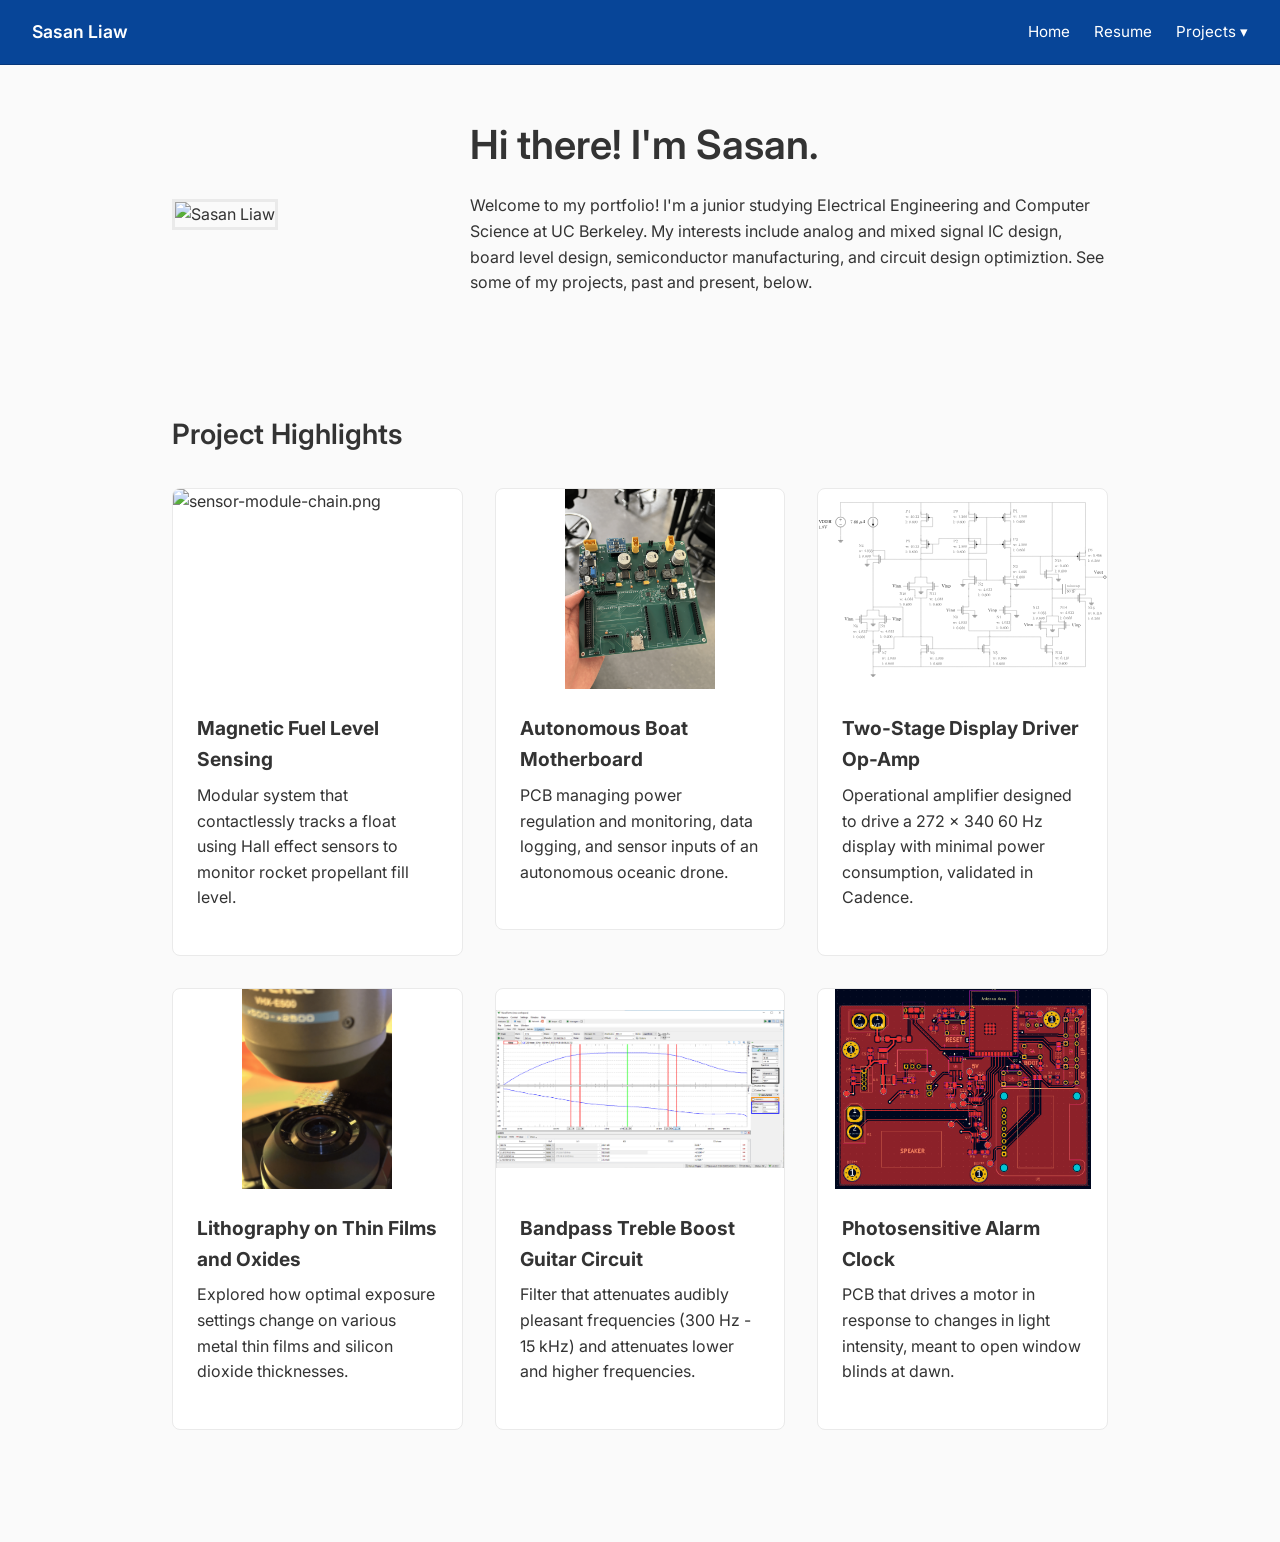
==== index.html @ f26359d6 "filenames were incorrect on last update. Updated" ====
<!DOCTYPE html>
<html lang="en">
<head>
  <meta charset="UTF-8">
  <meta name="viewport" content="width=device-width, initial-scale=1.0">
  <title>Sasan Liaw | Portfolio</title>
  <link rel="stylesheet" href="style.css">
</head>
<body>

  <nav class="navbar">
    <div class="nav-brand">
      <a href="index.html">Sasan Liaw</a>
    </div>
    <ul class="nav-links">
      <li><a href="index.html">Home</a></li>
      <li><a href="resume.html">Resume</a></li>
      <li>
        <a href="projects.html">Projects ▾</a>
        <ul class="dropdown-menu">
          <li><a href="projects.html#magnetic-sensing">Magnetic Fuel Level Sensing</a></li>
          <li><a href="projects.html#boat-motherboard">Autonomous Boat Motherboard</a></li>
          <li><a href="projects.html#op-amp">Two-Stage Display Driver Op-Amp</a></li>
          <li><a href="projects.html#lithography">Lithography on Thin Films</a></li>
          <li><a href="projects.html#guitar-circuit">Bandpass Treble Boost</a></li>
          <li><a href="projects.html#alarm-clock">Photosensitive Alarm Clock</a></li>
          <!-- <li><a href="projects.html#rocketry-onboarding">Rocketry Onboarding</a></li> -->
        </ul>
      </li>
    </ul>
  </nav>

  <main class="container">
    
    <section class="about-section">
      <div class="about-grid">
        <div class="about-image">
          <img src="https://via.placeholder.com/300" alt="Sasan Liaw" class="profile-pic">
        </div>
        <div class="about-text">
          <h1>Hi there! I'm Sasan.</h1>
          <p>Welcome to my portfolio! I'm a junior studying Electrical Engineering and Computer Science at UC Berkeley. My interests include analog and mixed signal IC design, board level design, semiconductor manufacturing, and circuit design optimiztion. See some of my projects, past and present, below.</p>
        </div>
      </div>
    </section>

    <section class="highlights-section">
      <h2>Project Highlights</h2>
      <div class="grid-3-col">
        
        <a href="projects.html#magnetic-sensing" class="card-link">
          <div class="card">
            <img src="assets/sensor-module-chain.png" alt="sensor-module-chain.png">
            <div class="card-content">
              <h3>Magnetic Fuel Level Sensing</h3>
              <p>Modular system that contactlessly tracks a float using Hall effect sensors to monitor rocket propellant fill level.</p>
            </div>
          </div>
        </a>

        <a href="projects.html#boat-motherboard" class="card-link">
          <div class="card">
            <img src="assets/drone-motherboard-assembled.png" alt="drone-motherboard-assembled.png">
            <div class="card-content">
              <h3>Autonomous Boat Motherboard</h3>
              <p>PCB managing power regulation and monitoring, data logging, and sensor inputs of an autonomous oceanic drone.</p>
            </div>
          </div>
        </a>

        <a href="projects.html#op-amp" class="card-link">
          <div class="card">
            <img src="assets/op-amp-circuit.svg" alt="op-amp-circuit.svg">
            <div class="card-content">
              <h3>Two-Stage Display Driver Op-Amp</h3>
              <p>Operational amplifier designed to drive a 272 x 340 60 Hz display with minimal power consumption, validated in Cadence.</p>
            </div>
          </div>
        </a>

        <a href="projects.html#lithography" class="card-link">
          <div class="card">
            <img src="assets/wafer-under-scope-3.png" alt="wafer-under-scope-3.png">
            <div class="card-content">
              <h3>Lithography on Thin Films and Oxides</h3>
              <p>Explored how optimal exposure settings change on various metal thin films and silicon dioxide thicknesses.</p>
            </div>
          </div>
        </a>

        <a href="projects.html#guitar-circuit" class="card-link">
          <div class="card">
            <img src="assets/treble-boost-wavefroms-freq-response.png" alt="treble-boost-wavefroms-freq-response.png">
            <div class="card-content">
              <h3>Bandpass Treble Boost Guitar Circuit</h3>
              <p>Filter that attenuates audibly pleasant frequencies (300 Hz - 15 kHz) and attenuates lower and higher frequencies.</p>
            </div>
          </div>
        </a>

        <a href="projects.html#alarm-clock" class="card-link">
          <div class="card">
            <img src="assets/alm-clk-layout-front.png" alt="alm-clk-layout-front.png">
            <div class="card-content">
              <h3>Photosensitive Alarm Clock</h3>
              <p>PCB that drives a motor in response to changes in light intensity, meant to open window blinds at dawn.</p>
            </div>
          </div>
        </a>

        <!-- 
        <a href="projects.html#rocketry-onboarding" class="card-link">
          <div class="card">
            <img src="https://via.placeholder.com/400x250" alt="Circuit Board">
            <div class="card-content">
              <h3>Rocketry Team Electrical Onboarding</h3>
              <p>Custom-made curriculum guiding new members through the schematic capture and layout design process.</p>
            </div>
          </div>
        </a>
        -->

      </div>
    </section>
  </main>

</body>
</html>
---- style.css ----
/* --- FONTS & BASE STYLES --- */
@import url('https://fonts.googleapis.com/css2?family=Inter:wght@300;400;600&display=swap');

* {
  margin: 0;
  padding: 0;
  box-sizing: border-box;
}

body {
  font-family: 'Inter', sans-serif;
  color: #333;
  line-height: 1.6;
  background-color: #fafafa;
}

/* Ensure spaces between paragraphs */
p {
  margin-bottom: 1.25rem;
}

/* --- NAVIGATION BAR --- */
.navbar {
  background-color: #074598;
  border-bottom: 1px solid #06367a;
  display: flex;
  justify-content: space-between;
  align-items: center;
  padding: 0.75rem 2rem;
  position: sticky;
  top: 0;
  z-index: 1000;
}

.nav-brand a {
  font-weight: 600;
  font-size: 1.1rem;
  text-decoration: none;
  color: #ffffff;
}

.nav-links {
  display: flex;
  list-style: none;
  gap: 1.5rem;
}

.nav-links li {
  position: relative; 
}

.nav-links > li > a {
  text-decoration: none;
  color: #ffffff;
  font-size: 0.95rem;
  transition: color 0.2s ease;
  padding: 0.5rem 0;
  display: block;
}

.nav-links > li > a:hover {
  color: #d1e3f8;
}

/* --- DROPDOWN MENU --- */
.dropdown-menu {
  display: none;
  position: absolute;
  top: 100%;
  right: 0; 
  background-color: #fff;
  border: 1px solid #eaeaea;
  border-radius: 4px;
  min-width: 200px;
  box-shadow: 0 4px 6px rgba(0,0,0,0.1);
  list-style: none;
}

.nav-links li:hover .dropdown-menu {
  display: block;
}

.dropdown-menu a {
  padding: 0.75rem 1rem;
  font-size: 0.9rem;
  color: #333;
  text-decoration: none;
  display: block;
  margin-bottom: 0; 
}

.dropdown-menu a:hover {
  background-color: #f5f5f5;
  color: #074598;
}

/* --- LAYOUT CONTAINERS & TYPOGRAPHY --- */
.container {
  max-width: 1000px;
  margin: 0 auto;
  padding: 3rem 2rem;
}

section {
  margin-bottom: 4rem;
}

/* Offsets anchor links so headers are not hidden under the navbar */
.project-section {
  scroll-margin-top: 100px; 
}

h1 {
  font-size: 2.5rem;
  font-weight: 600;
  margin-bottom: 1rem;
}

h2 {
  font-size: 1.75rem;
  font-weight: 600;
  margin-bottom: 1rem;
  padding-top: 2rem; 
}

/* --- HOME PAGE: 2-COLUMN ABOUT SECTION --- */
.about-grid {
  display: grid;
  grid-template-columns: 250px 1fr;
  gap: 3rem;
  align-items: center;
}

.profile-pic {
  width: 100%;
  height: auto;
  border: 3px solid #eaeaea;
}

/* --- HOME PAGE: 3-COLUMN PROJECTS GRID --- */
.grid-3-col {
  display: grid;
  grid-template-columns: repeat(auto-fit, minmax(280px, 1fr));
  gap: 2rem;
  margin-top: 2rem;
}

/* Removes default link styling and ensures the anchor behaves nicely in the grid */
.card-link {
  text-decoration: none;
  color: inherit;
  display: block;
}

.card {
  background: #fff;
  border: 1px solid #eaeaea;
  border-radius: 8px; 
  overflow: hidden;
  transition: transform 0.2s ease, box-shadow 0.2s ease;
}

.card:hover {
  transform: translateY(-3px);
  box-shadow: 0 8px 15px rgba(0,0,0,0.05);
}

.card img {
  width: 100%;
  height: 200px;
  object-fit: contain;
  display: block;
}

.card-content {
  padding: 1.5rem;
}

.card-content h3 {
  font-size: 1.2rem;
  margin-bottom: 0.5rem;
}

/* --- PROJECTS PAGE: SIDEBAR LAYOUT --- */
.projects-layout {
  max-width: 1200px; 
  display: grid;
  grid-template-columns: 220px 1fr; 
  gap: 4rem;
  align-items: start;
}

.sidebar {
  position: sticky;
  top: 100px;
  background: #fff;
  padding: 1.5rem;
  border-radius: 8px;
  border: 1px solid #eaeaea;
}

.sidebar ul {
  list-style: none;
}

.sidebar a {
  text-decoration: none;
  color: #555;
  display: block;
  padding: 0.5rem 0;
  transition: color 0.2s ease;
  font-size: 0.95rem;
  margin-bottom: 0;
}

.sidebar a:hover {
  color: #074598;
}

.sidebar a.active {
  color: #074598;
  font-weight: 600;
  border-left: 3px solid #074598;
  padding-left: 10px;
  margin-left: -13px;
}

/* --- PROJECT IMAGE LAYOUTS --- */
.img-row {
  display: flex;
  gap: 1.5rem;
  margin-bottom: 2rem;
  align-items: center;
}

.img-row > figure, .img-row > img {
  flex: 1;
  display: flex;
  flex-direction: column;
  width: 100%;
  min-width: 0; 
}

.img-row img {
  width: 100%;
  max-width: 100%; 
  height: 100%;
  object-fit: contain;
  border: 1px solid #eaeaea;
}

.full-width-img {
  width: 100%;
  max-width: 100%; 
  height: auto;
  border: 1px solid #eaeaea;
  margin-bottom: 0.5rem;
}

figure {
  margin-bottom: 2rem;
}

figcaption {
  font-size: 0.85rem;
  color: #666;
  text-align: center;
  margin-top: 0.75rem;
  font-style: italic;
}

/* VIDEO WRAPPER FIX */
.video-wrapper {
  position: relative;
  width: 100%;
  padding-bottom: 56.25%; 
  height: 0;
  overflow: hidden;
  background-color: #000;
  border: 1px solid #eaeaea;
}

.video-wrapper iframe, .video-wrapper video {
  position: absolute;
  top: 0;
  left: 0;
  width: 100%;
  height: 100%;
  border: none;
}

/* --- RESPONSIVE DESIGN (MOBILE) --- */
@media (max-width: 768px) {
  .about-grid, .projects-layout {
    grid-template-columns: 1fr;
  }
  .sidebar {
    position: static;
    margin-bottom: 2rem;
  }
  .img-row {
    flex-direction: column;
    gap: 1rem;
  }
}
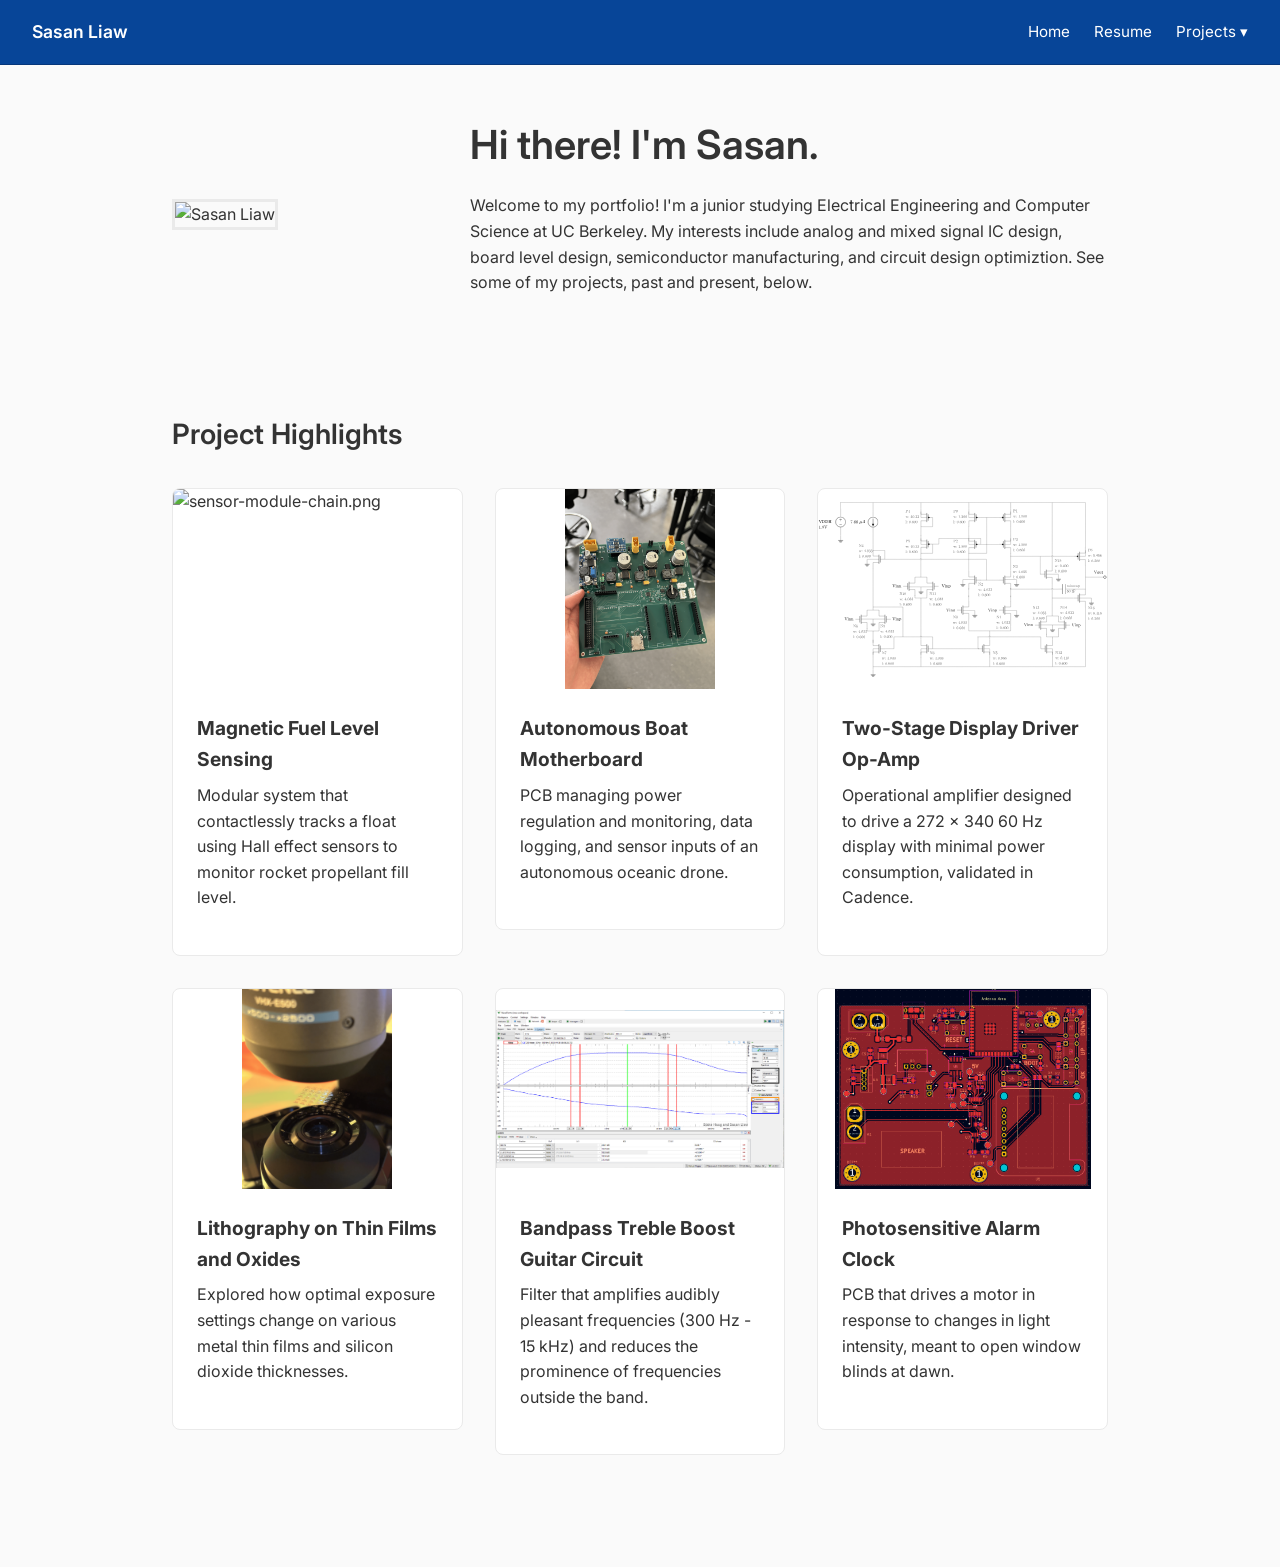
==== commit 093b38fe: "added more hyperlinks for affiliated orgs and updated links" ====
--- a/index.html
+++ b/index.html
@@ -93,7 +93,7 @@
             <img src="assets/treble-boost-wavefroms-freq-response.png" alt="treble-boost-wavefroms-freq-response.png">
             <div class="card-content">
               <h3>Bandpass Treble Boost Guitar Circuit</h3>
-              <p>Filter that attenuates audibly pleasant frequencies (300 Hz - 15 kHz) and attenuates lower and higher frequencies.</p>
+              <p>Filter that amplifies audibly pleasant frequencies (300 Hz - 15 kHz) and reduces the prominence of frequencies outside the band.</p>
             </div>
           </div>
         </a>
--- a/style.css
+++ b/style.css
@@ -237,6 +237,7 @@
   flex: 1;
   display: flex;
   flex-direction: column;
+  align-items: center; /* Centers the shrunken wrapper div above the caption */
   width: 100%;
   min-width: 0; 
 }
@@ -302,4 +303,64 @@
     flex-direction: column;
     gap: 1rem;
   }
+}
+
+/* --- IMAGE CAROUSEL --- */
+.carousel-container {
+  display: flex;
+  flex-direction: column;
+  gap: 1rem;
+  margin-bottom: 2rem;
+}
+
+.carousel-main {
+  position: relative;
+  display: flex;
+  align-items: center;
+}
+
+.carousel-btn {
+  position: absolute;
+  top: 50%;
+  transform: translateY(-50%);
+  background: rgba(0, 0, 0, 0.4);
+  color: white;
+  border: none;
+  padding: 10px 15px;
+  cursor: pointer;
+  font-size: 1.25rem;
+  z-index: 10;
+  transition: background 0.2s ease;
+}
+
+.carousel-btn:hover {
+  background: rgba(0, 0, 0, 0.8);
+}
+
+.prev-btn { left: 10px; }
+.next-btn { right: 10px; }
+
+.carousel-thumbnails {
+  display: flex;
+  justify-content: center;
+  gap: 10px;
+}
+
+.thumb {
+  width: 80px;
+  height: 60px;
+  object-fit: contain;
+  border: 1px solid #eaeaea;
+  cursor: pointer;
+  opacity: 0.5;
+  transition: all 0.2s ease;
+}
+
+.thumb:hover {
+  opacity: 1;
+}
+
+.thumb.active-thumb {
+  opacity: 1;
+  border: 2px solid #074598; /* Highlights the currently viewed thumbnail */
 }
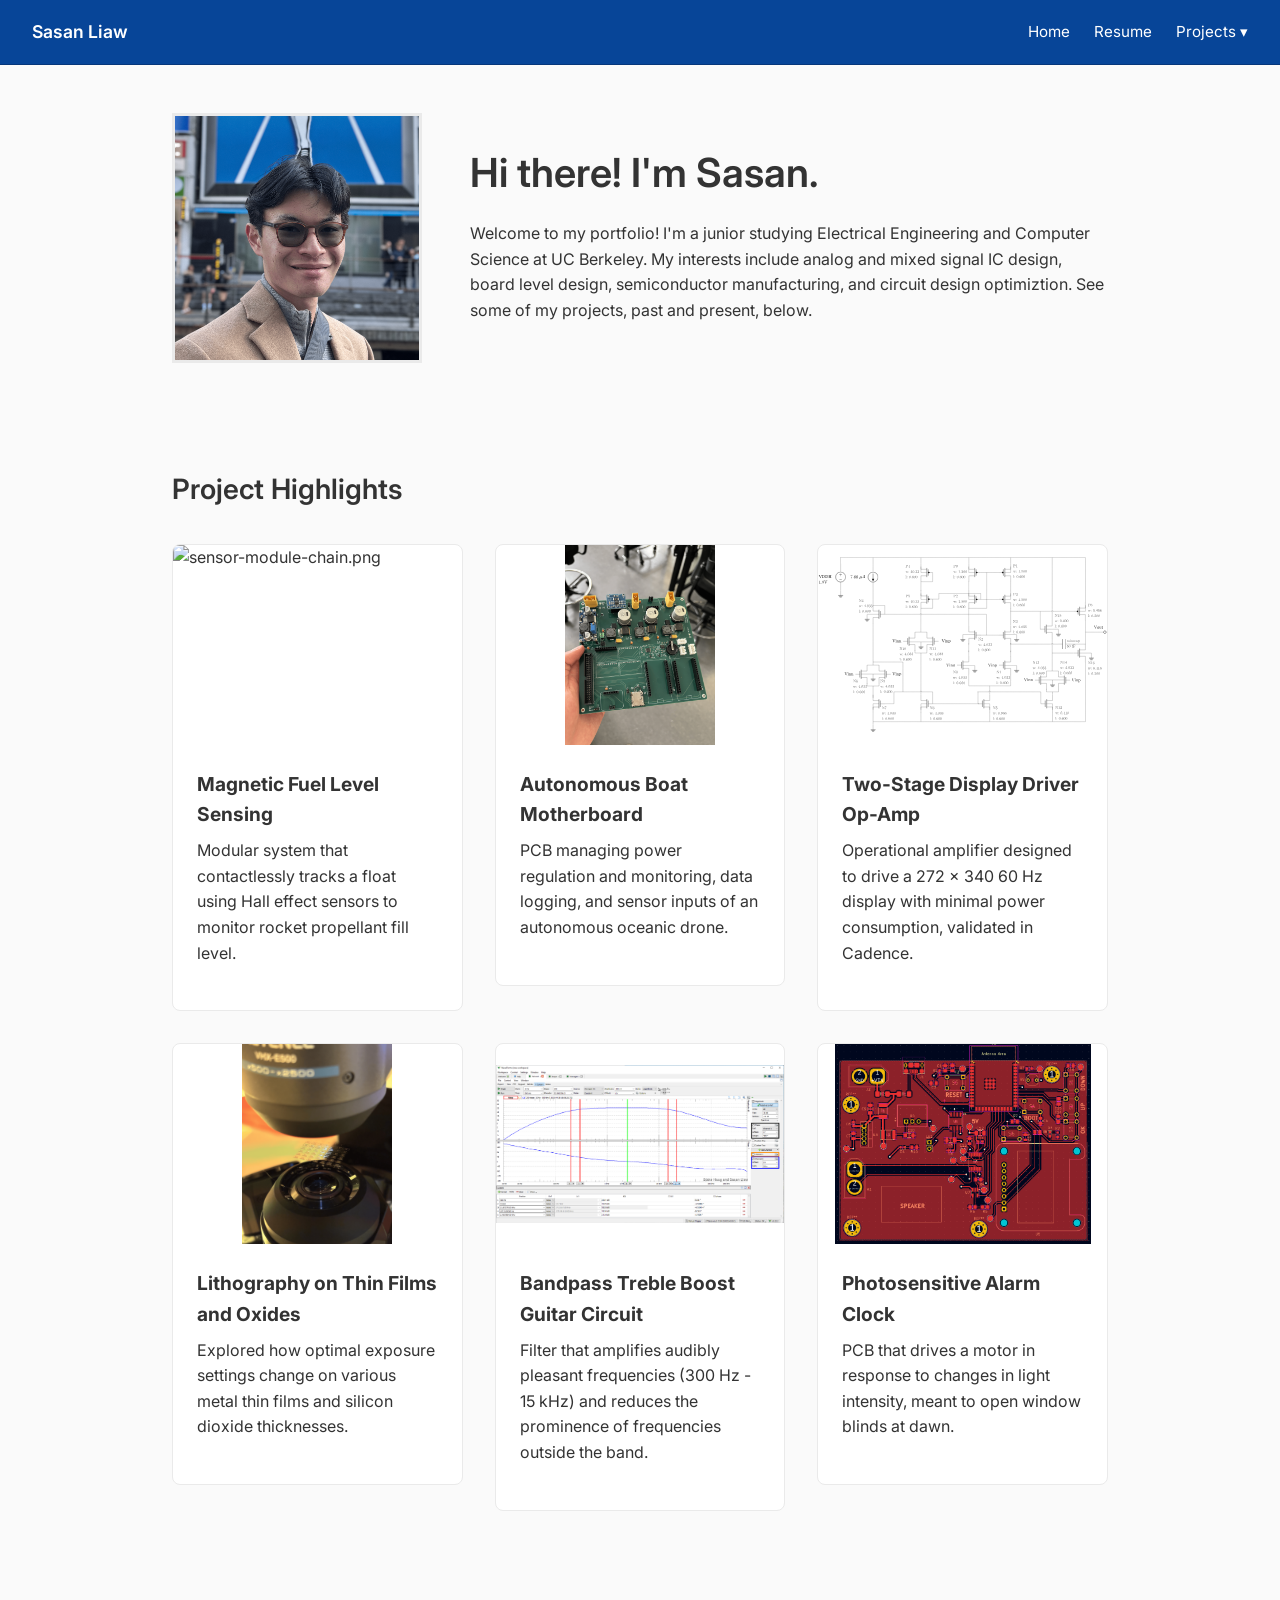
==== commit 051aba69: "moved project titles to be within gray bars, added profile photo" ====
--- a/index.html
+++ b/index.html
@@ -35,7 +35,7 @@
     <section class="about-section">
       <div class="about-grid">
         <div class="about-image">
-          <img src="https://via.placeholder.com/300" alt="Sasan Liaw" class="profile-pic">
+          <img src="assets/profile-photo.png" alt="Sasan Liaw" class="profile-pic">
         </div>
         <div class="about-text">
           <h1>Hi there! I'm Sasan.</h1>
--- a/style.css
+++ b/style.css
@@ -121,6 +121,16 @@
   font-weight: 600;
   margin-bottom: 1rem;
   padding-top: 2rem; 
+}
+
+/* Turns project headers into solid gray divider bars */
+.project-section h2 {
+  background-color: #eaeaea; /* Your signature subtle gray */
+  padding: 1rem 1.5rem;      /* Adds breathing room around the text */
+  border-radius: 6px;        /* Softens the corners */
+  margin-top: 1rem;          /* Space above the bar */
+  margin-bottom: 2rem;       /* Space below the bar */
+  color: #333;               /* Text color */
 }
 
 /* --- HOME PAGE: 2-COLUMN ABOUT SECTION --- */
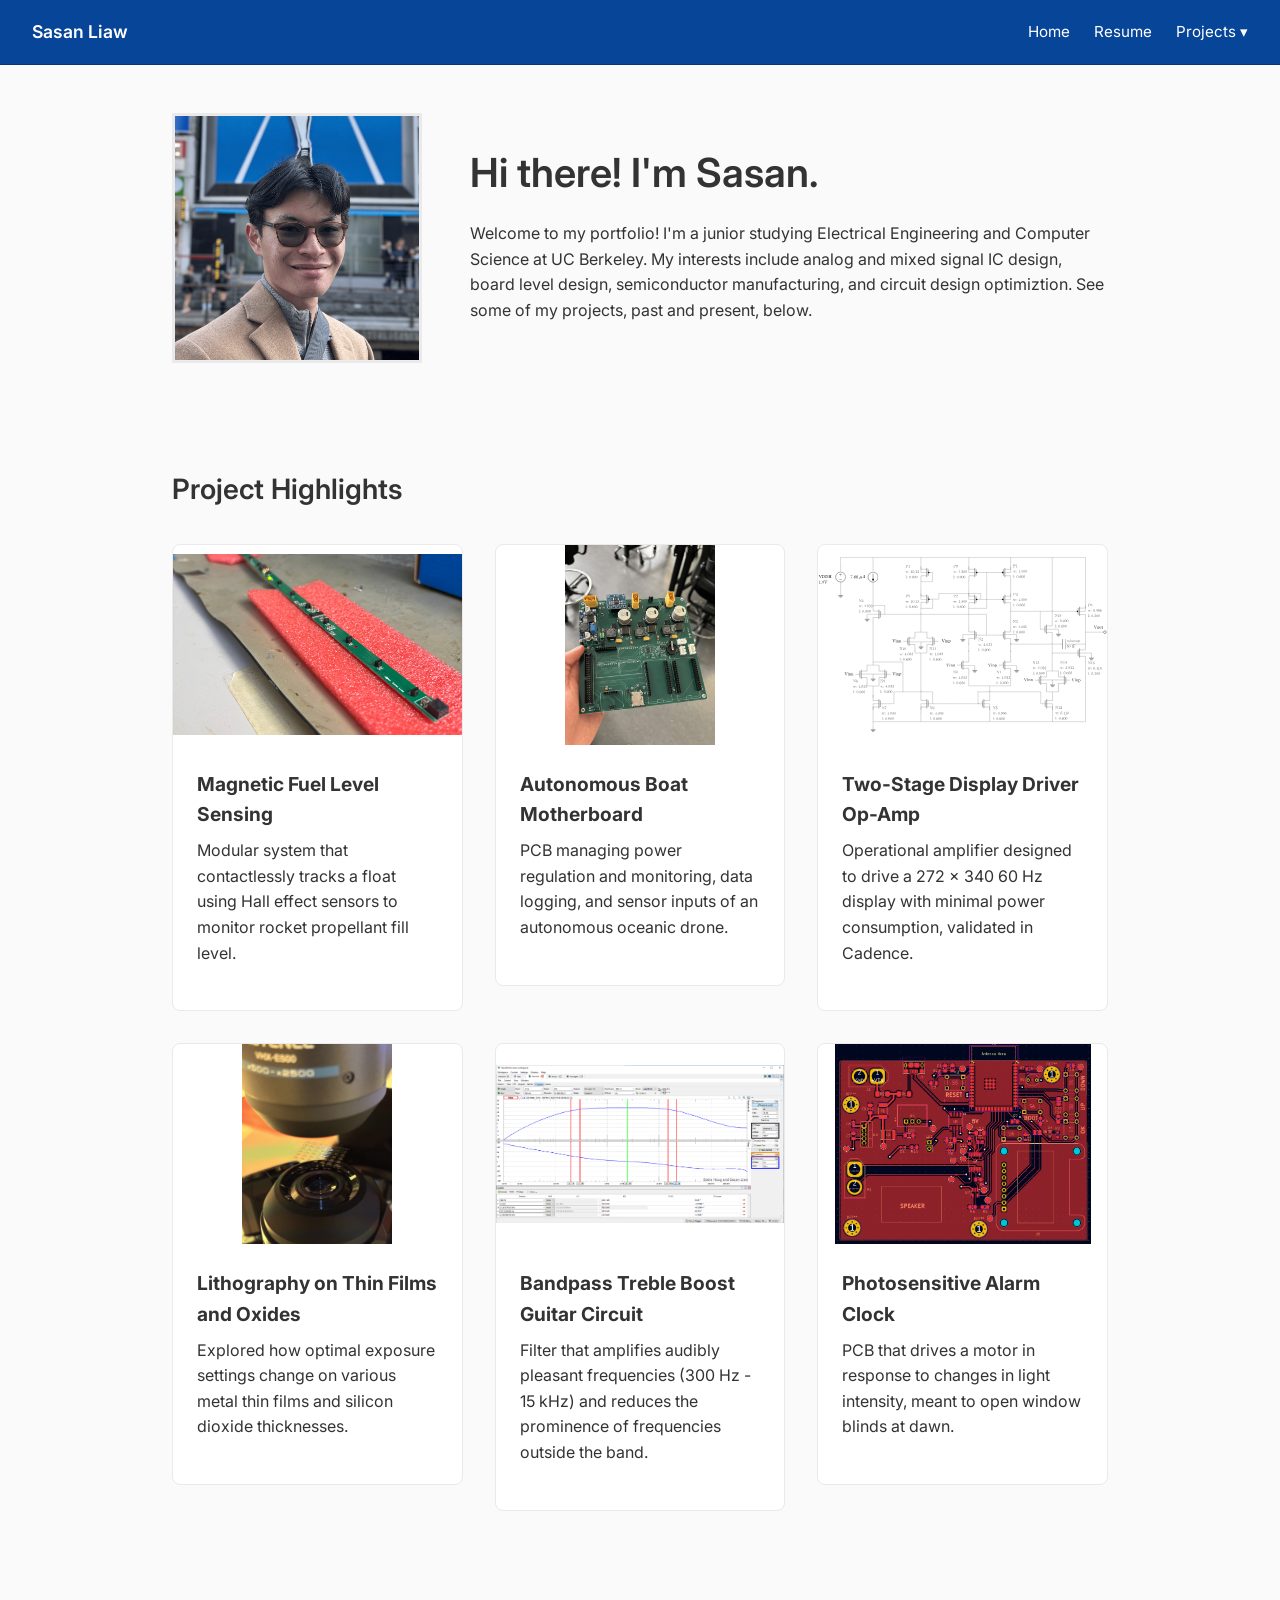
==== commit d74e2983: "updated card photo" ====
--- a/index.html
+++ b/index.html
@@ -50,7 +50,7 @@
         
         <a href="projects.html#magnetic-sensing" class="card-link">
           <div class="card">
-            <img src="assets/sensor-module-chain.png" alt="sensor-module-chain.png">
+            <img src="assets/sensor-module-chain(cover).png" alt="sensor-module-chain.png">
             <div class="card-content">
               <h3>Magnetic Fuel Level Sensing</h3>
               <p>Modular system that contactlessly tracks a float using Hall effect sensors to monitor rocket propellant fill level.</p>
--- a/style.css
+++ b/style.css
@@ -123,15 +123,7 @@
   padding-top: 2rem; 
 }
 
-/* Turns project headers into solid gray divider bars */
-.project-section h2 {
-  background-color: #eaeaea; /* Your signature subtle gray */
-  padding: 1rem 1.5rem;      /* Adds breathing room around the text */
-  border-radius: 6px;        /* Softens the corners */
-  margin-top: 1rem;          /* Space above the bar */
-  margin-bottom: 2rem;       /* Space below the bar */
-  color: #333;               /* Text color */
-}
+
 
 /* --- HOME PAGE: 2-COLUMN ABOUT SECTION --- */
 .about-grid {
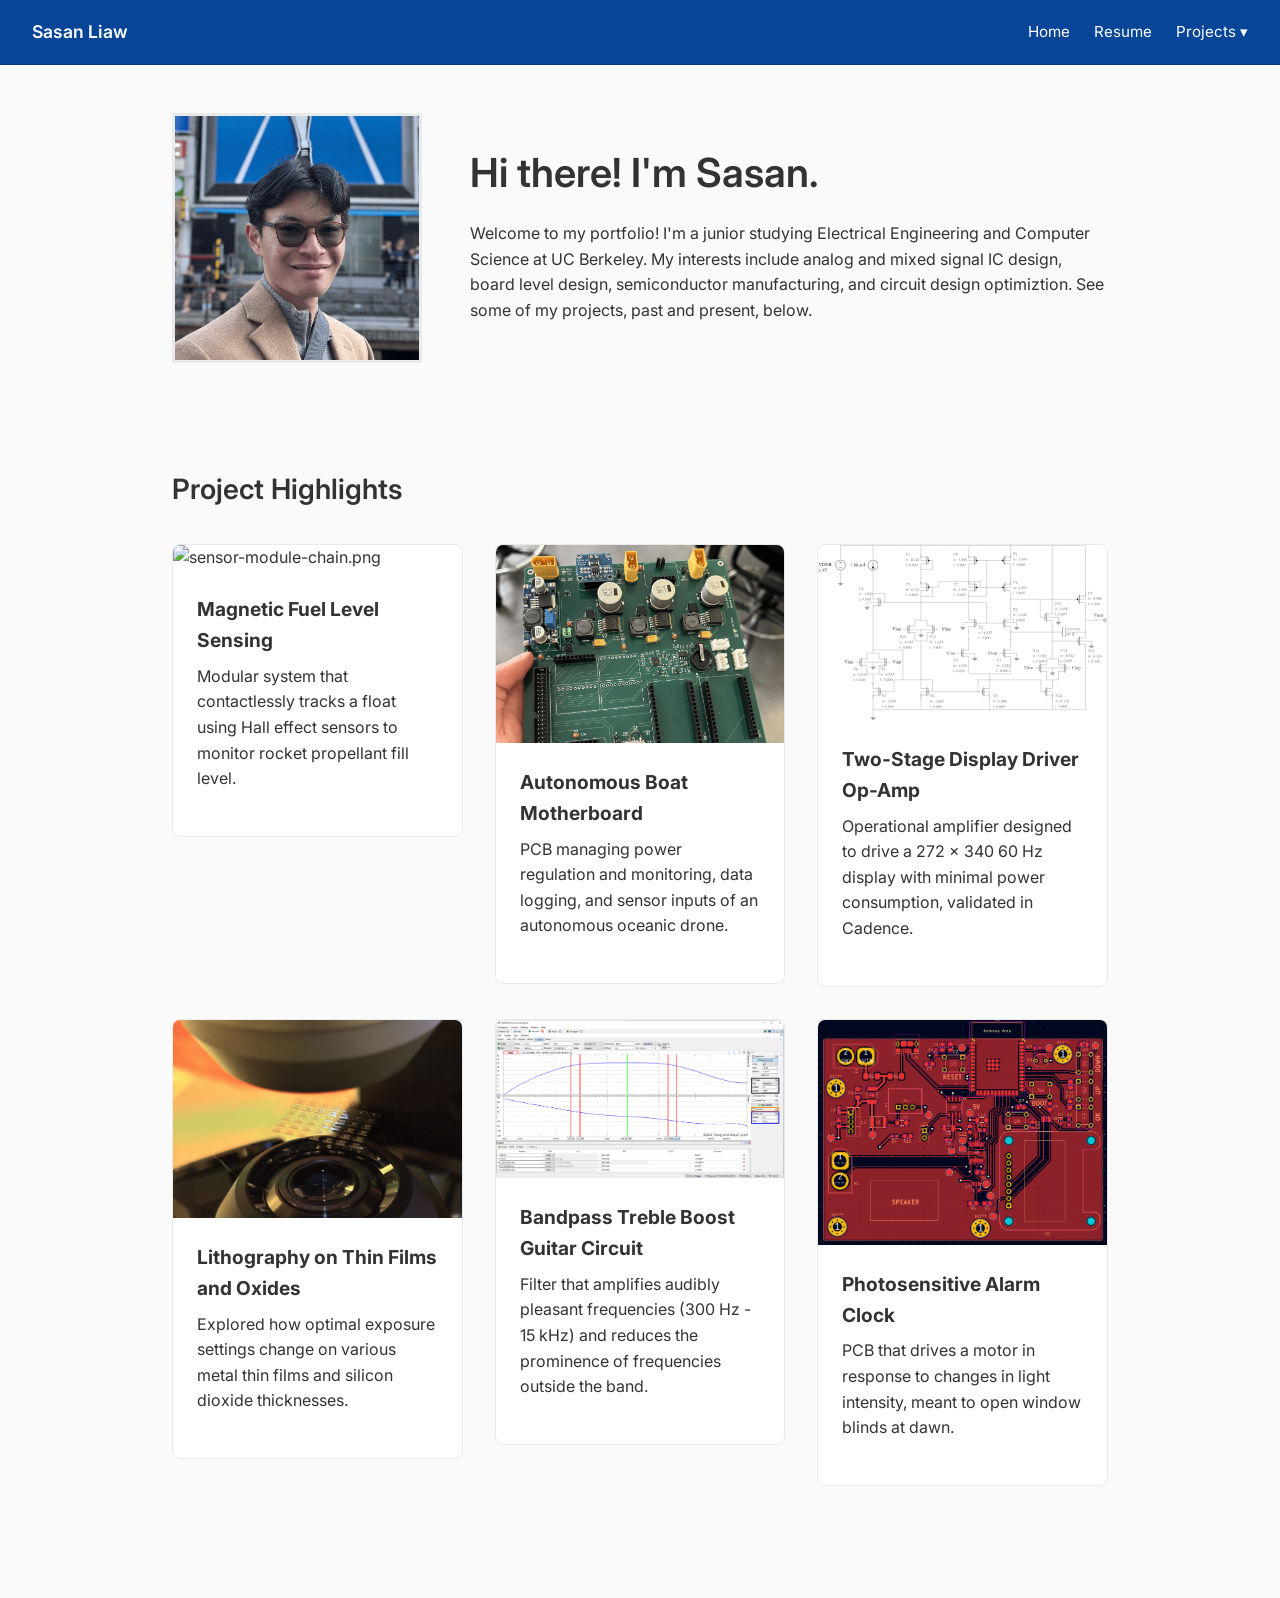
==== commit 3eef9a46: "updated homepage card photos" ====
--- a/index.html
+++ b/index.html
@@ -60,7 +60,7 @@
 
         <a href="projects.html#boat-motherboard" class="card-link">
           <div class="card">
-            <img src="assets/drone-motherboard-assembled.png" alt="drone-motherboard-assembled.png">
+            <img src="assets/drone-motherboard-assembled(cover).png" alt="drone-motherboard-assembled.png">
             <div class="card-content">
               <h3>Autonomous Boat Motherboard</h3>
               <p>PCB managing power regulation and monitoring, data logging, and sensor inputs of an autonomous oceanic drone.</p>
@@ -80,7 +80,7 @@
 
         <a href="projects.html#lithography" class="card-link">
           <div class="card">
-            <img src="assets/wafer-under-scope-3.png" alt="wafer-under-scope-3.png">
+            <img src="assets/wafer-under-scope-3(cover).png" alt="wafer-under-scope-3.png">
             <div class="card-content">
               <h3>Lithography on Thin Films and Oxides</h3>
               <p>Explored how optimal exposure settings change on various metal thin films and silicon dioxide thicknesses.</p>
--- a/style.css
+++ b/style.css
@@ -123,6 +123,16 @@
   padding-top: 2rem; 
 }
 
+/* Turns project headers into solid gray divider bars with sharp corners */
+.project-section h2 {
+  background-color: #eaeaea;
+  padding: 1rem 1.5rem;
+  border-radius: 0; 
+  margin-top: 1rem;
+  margin-bottom: 2rem;
+  color: #333;
+}
+
 
 
 /* --- HOME PAGE: 2-COLUMN ABOUT SECTION --- */
@@ -169,7 +179,7 @@
 
 .card img {
   width: 100%;
-  height: 200px;
+  height: auto;
   object-fit: contain;
   display: block;
 }
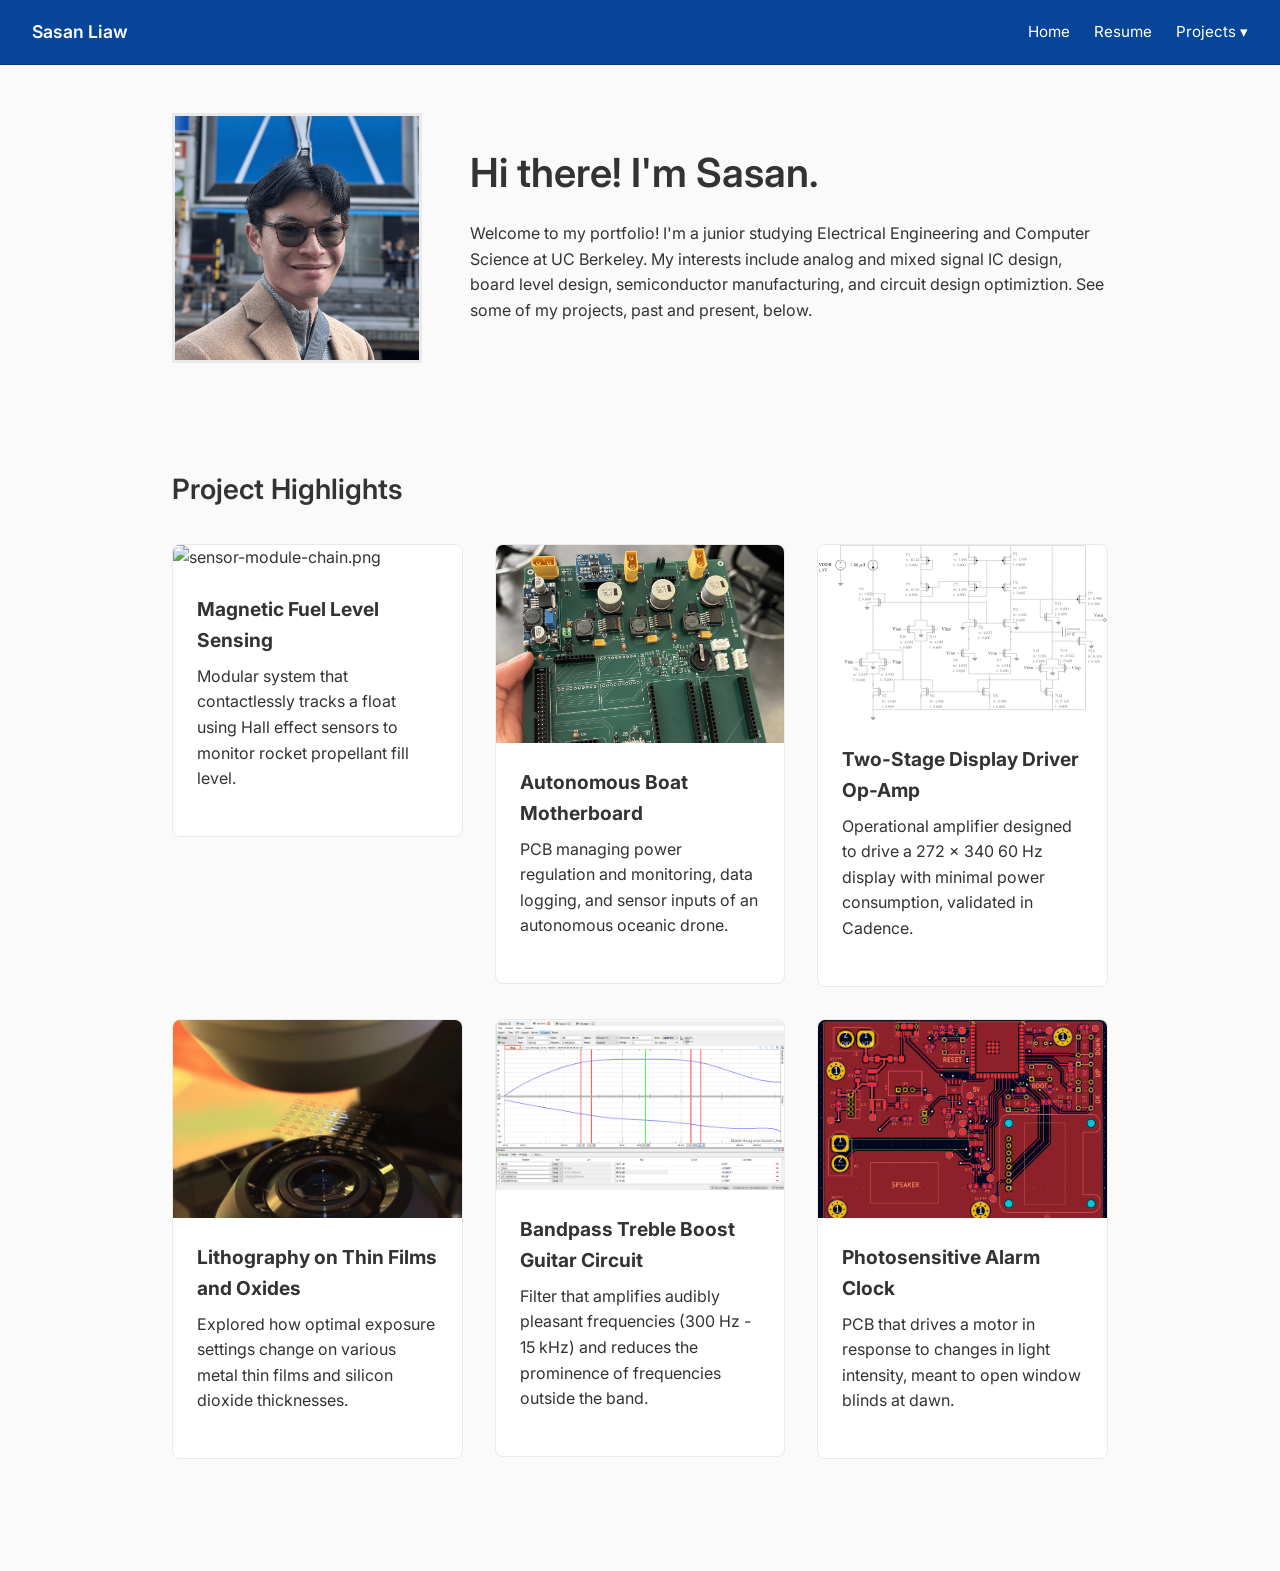
==== commit 6438a235: "updated homepage card photos" ====
--- a/index.html
+++ b/index.html
@@ -90,7 +90,7 @@
 
         <a href="projects.html#guitar-circuit" class="card-link">
           <div class="card">
-            <img src="assets/treble-boost-wavefroms-freq-response.png" alt="treble-boost-wavefroms-freq-response.png">
+            <img src="assets/treble-boost-wavefroms-freq-response(cover).png" alt="treble-boost-wavefroms-freq-response.png">
             <div class="card-content">
               <h3>Bandpass Treble Boost Guitar Circuit</h3>
               <p>Filter that amplifies audibly pleasant frequencies (300 Hz - 15 kHz) and reduces the prominence of frequencies outside the band.</p>
@@ -100,7 +100,7 @@
 
         <a href="projects.html#alarm-clock" class="card-link">
           <div class="card">
-            <img src="assets/alm-clk-layout-front.png" alt="alm-clk-layout-front.png">
+            <img src="assets/alm-clk-layout-front(cover).png" alt="alm-clk-layout-front.png">
             <div class="card-content">
               <h3>Photosensitive Alarm Clock</h3>
               <p>PCB that drives a motor in response to changes in light intensity, meant to open window blinds at dawn.</p>
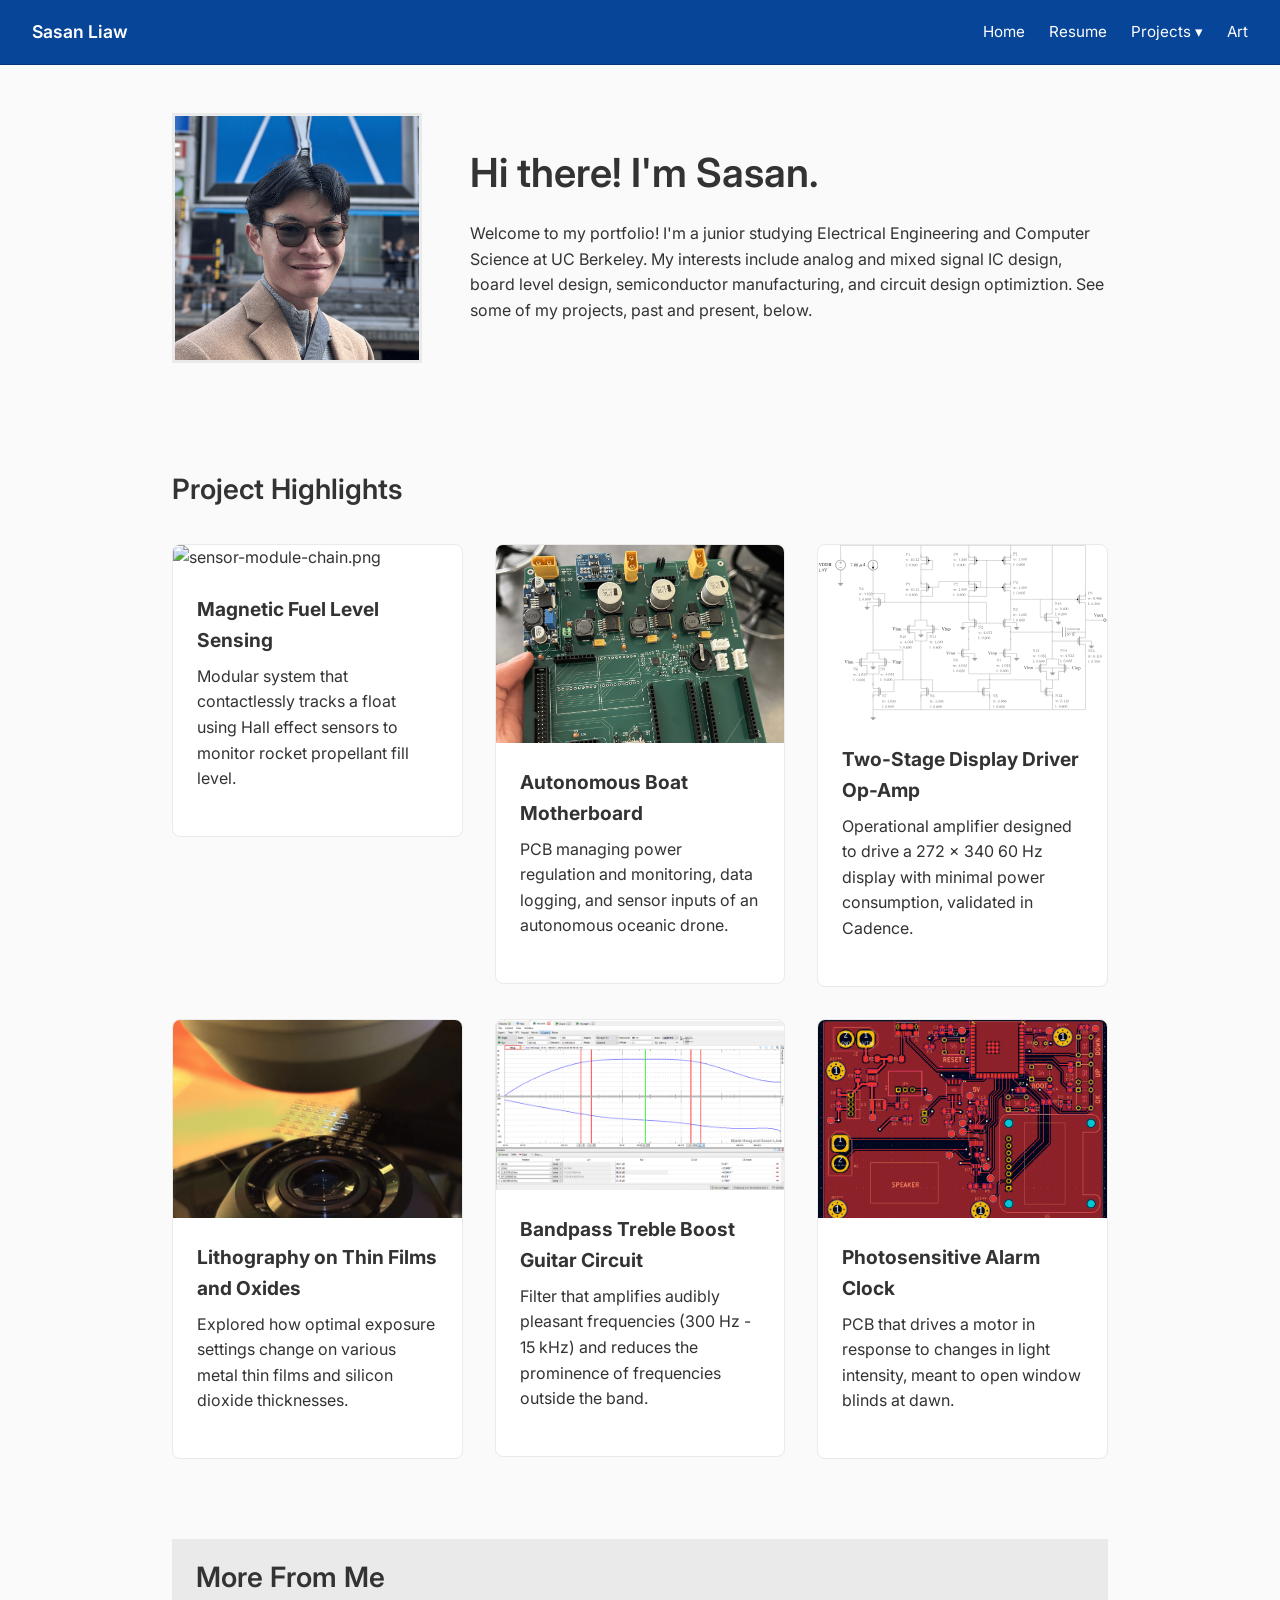
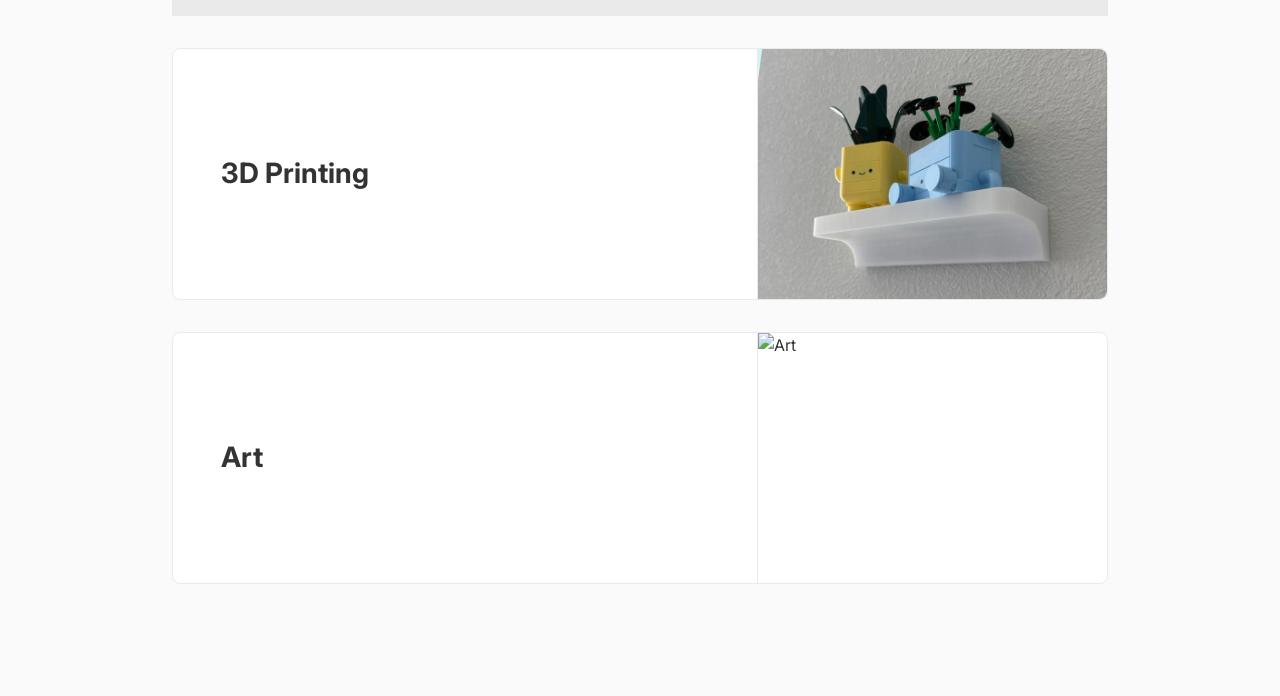
==== commit d70632cd: "added art page, populated it with photos, 3d printing projects section, 3d printing and art cards to" ====
--- a/index.html
+++ b/index.html
@@ -24,9 +24,10 @@
           <li><a href="projects.html#lithography">Lithography on Thin Films</a></li>
           <li><a href="projects.html#guitar-circuit">Bandpass Treble Boost</a></li>
           <li><a href="projects.html#alarm-clock">Photosensitive Alarm Clock</a></li>
-          <!-- <li><a href="projects.html#rocketry-onboarding">Rocketry Onboarding</a></li> -->
+          <li><a href="projects.html#3d-printing">3D Printing</a></li>
         </ul>
       </li>
+      <li><a href="art.html">Art</a></li>
     </ul>
   </nav>
 
@@ -108,20 +109,36 @@
           </div>
         </a>
 
-        <!-- 
-        <a href="projects.html#rocketry-onboarding" class="card-link">
-          <div class="card">
-            <img src="https://via.placeholder.com/400x250" alt="Circuit Board">
-            <div class="card-content">
-              <h3>Rocketry Team Electrical Onboarding</h3>
-              <p>Custom-made curriculum guiding new members through the schematic capture and layout design process.</p>
+      </div>
+    </section>
+
+    <!-- NEW SECTION: More From Me -->
+    <section class="more-from-me-section" style="margin-top: 5rem;">
+      <h2 style="background-color: #eaeaea; padding: 1rem 1.5rem; border-radius: 0; margin-bottom: 2rem; color: #333;">More From Me</h2>
+      
+      <div class="horizontal-cards-container">
+        
+        <a href="projects.html#3d-printing" class="card-link">
+          <div class="card horizontal-card">
+            <div class="card-content horizontal-content" style="display: flex; align-items: center;">
+              <h3 style="font-size: 1.75rem; margin: 0;">3D Printing</h3>
             </div>
+            <img src="assets/3D-printed-shelf.png" alt="3D Printing">
           </div>
         </a>
-        -->
+
+        <a href="art.html" class="card-link">
+          <div class="card horizontal-card">
+            <div class="card-content horizontal-content" style="display: flex; align-items: center;">
+              <h3 style="font-size: 1.75rem; margin: 0;">Art</h3>
+            </div>
+            <img src="assets/stained-glass-projects.png" alt="Art">
+          </div>
+        </a>
 
       </div>
     </section>
+
   </main>
 
 </body>
--- a/style.css
+++ b/style.css
@@ -375,4 +375,47 @@
 .thumb.active-thumb {
   opacity: 1;
   border: 2px solid #074598; /* Highlights the currently viewed thumbnail */
+}
+
+/* --- HORIZONTAL CARDS ("More From Me") --- */
+.horizontal-cards-container {
+  display: flex;
+  flex-direction: column;
+  gap: 2rem;
+}
+
+.horizontal-card {
+  display: flex;
+  flex-direction: row; /* Forces side-by-side layout */
+  align-items: center;
+  justify-content: space-between;
+}
+
+.horizontal-content {
+  flex: 1; /* Allows the text side to take up remaining space */
+  padding: 2rem 3rem;
+}
+
+.horizontal-card img {
+  width: 350px; /* Fixed width for the images on the right */
+  height: 250px;
+  object-fit: cover;
+  border-radius: 0 8px 8px 0; /* Rounds only the right side corners to match the card */
+  border-left: 1px solid #eaeaea; /* Separates image from text */
+}
+
+/* Make it stack properly on mobile phones */
+@media (max-width: 768px) {
+  .horizontal-card {
+    flex-direction: column-reverse; /* Puts text below the image on small screens */
+  }
+  .horizontal-card img {
+    width: 100%;
+    border-radius: 8px 8px 0 0;
+    border-left: none;
+    border-bottom: 1px solid #eaeaea;
+  }
+  .horizontal-content {
+    padding: 1.5rem;
+  }
 }
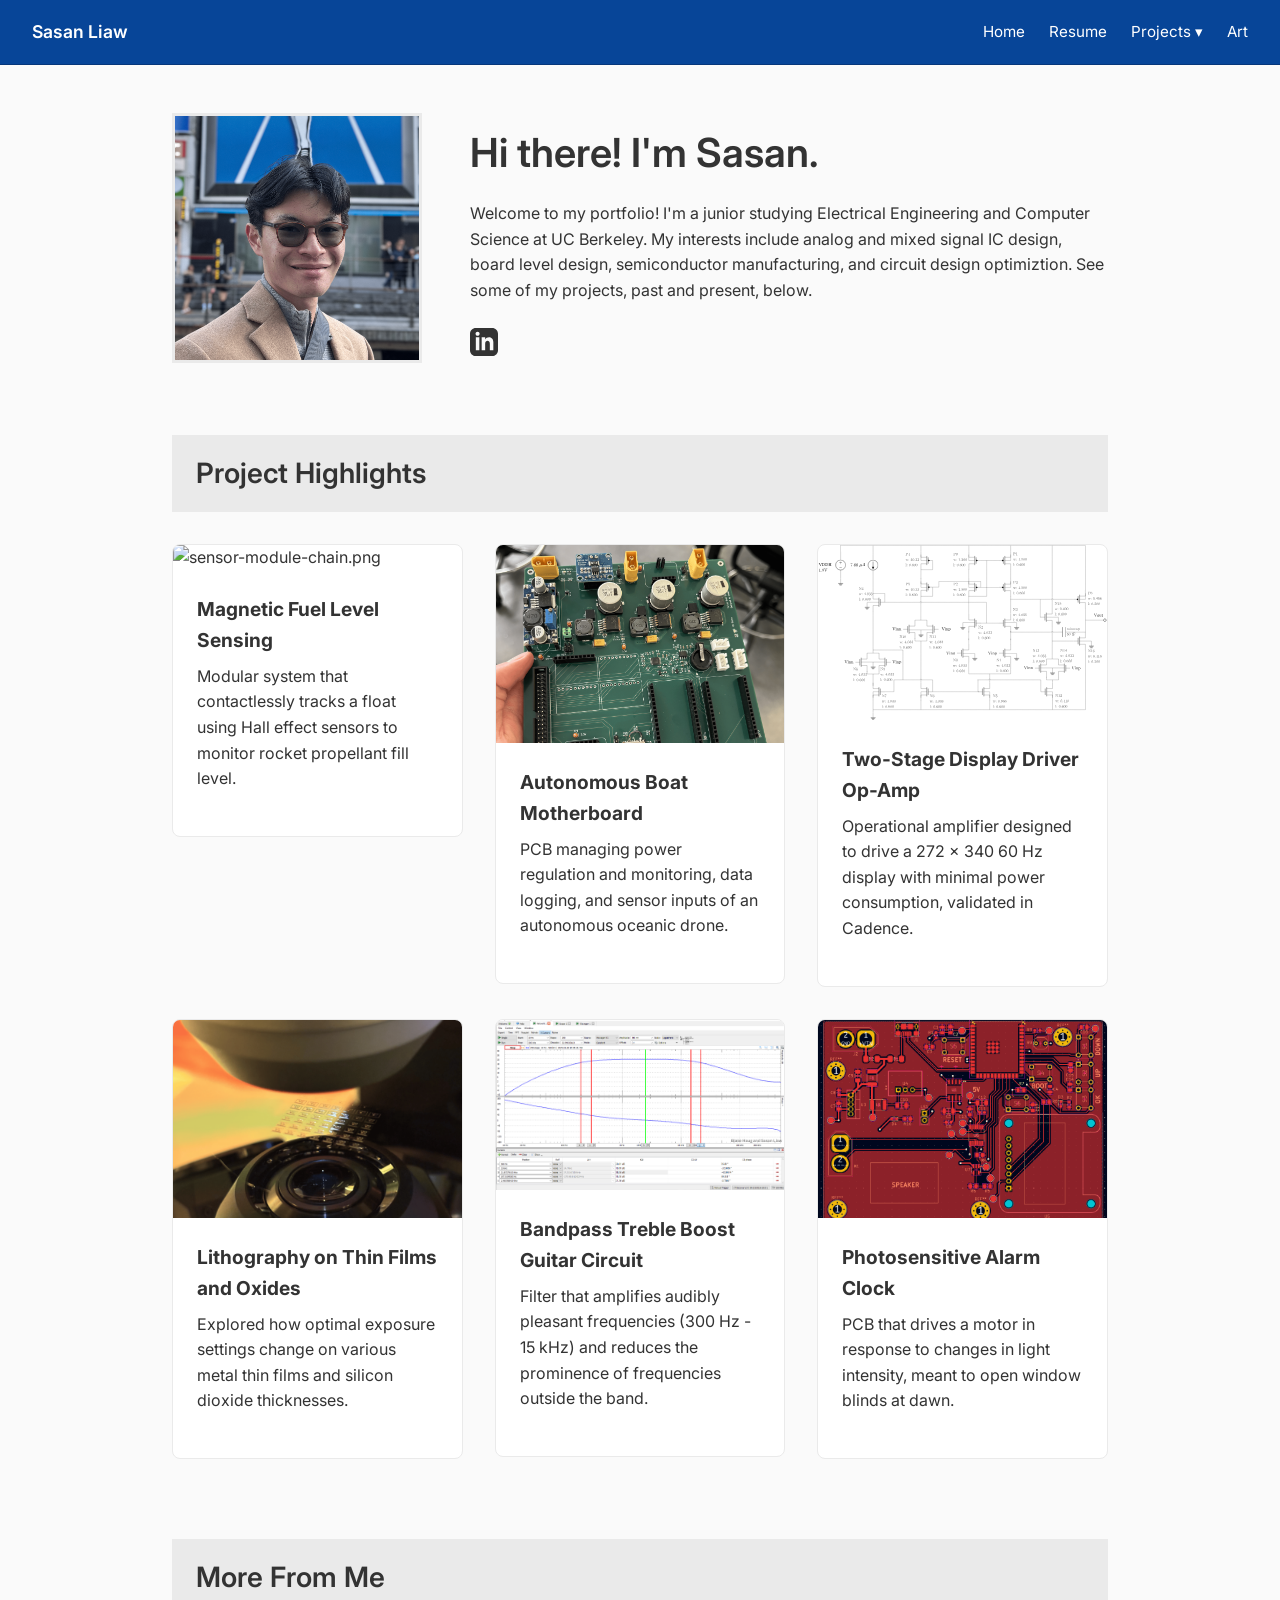
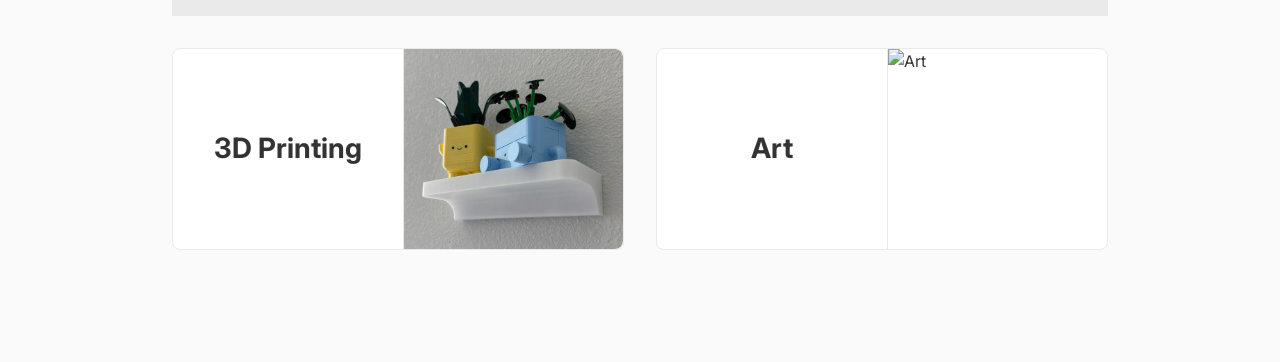
==== commit 91a21c31: "updated image sizes on art page, added script for carousels on art page, revised homepage cards for " ====
--- a/index.html
+++ b/index.html
@@ -41,12 +41,19 @@
         <div class="about-text">
           <h1>Hi there! I'm Sasan.</h1>
           <p>Welcome to my portfolio! I'm a junior studying Electrical Engineering and Computer Science at UC Berkeley. My interests include analog and mixed signal IC design, board level design, semiconductor manufacturing, and circuit design optimiztion. See some of my projects, past and present, below.</p>
+          <div class="social-links">
+            <a href="https://www.linkedin.com/in/sasan-liaw" target="_blank" class="social-icon" aria-label="LinkedIn Profile">
+              <svg xmlns="http://www.w3.org/2000/svg" width="28" height="28" viewBox="0 0 24 24" fill="currentColor">
+                <path d="M19 0h-14c-2.761 0-5 2.239-5 5v14c0 2.761 2.239 5 5 5h14c2.762 0 5-2.239 5-5v-14c0-2.762-2.238-5-5-5zm-11 19h-3v-11h3v11zm-1.5-12.268c-.966 0-1.75-.79-1.75-1.764s.784-1.764 1.75-1.764 1.75.79 1.75 1.764-.783 1.764-1.75 1.764zm13.5 12.268h-3v-5.604c0-3.368-4-3.113-4 0v5.604h-3v-11h3v1.765c1.396-2.586 7-2.777 7 2.476v6.759z"/>
+              </svg>
+            </a>
+          </div>
         </div>
       </div>
     </section>
 
     <section class="highlights-section">
-      <h2>Project Highlights</h2>
+      <h2 style="background-color: #eaeaea; padding: 1rem 1.5rem; border-radius: 0; margin-bottom: 2rem; color: #333;">Project Highlights</h2>
       <div class="grid-3-col">
         
         <a href="projects.html#magnetic-sensing" class="card-link">
@@ -132,7 +139,7 @@
             <div class="card-content horizontal-content" style="display: flex; align-items: center;">
               <h3 style="font-size: 1.75rem; margin: 0;">Art</h3>
             </div>
-            <img src="assets/stained-glass-projects.png" alt="Art">
+            <img src="assets/art/stained-glass-projects.png" alt="Art">
           </div>
         </a>
 
--- a/style.css
+++ b/style.css
@@ -379,38 +379,43 @@
 
 /* --- HORIZONTAL CARDS ("More From Me") --- */
 .horizontal-cards-container {
-  display: flex;
-  flex-direction: column;
+  display: grid;
+  grid-template-columns: 1fr 1fr; /* Creates two equal columns side-by-side */
   gap: 2rem;
 }
 
 .horizontal-card {
   display: flex;
-  flex-direction: row; /* Forces side-by-side layout */
+  flex-direction: row; 
   align-items: center;
   justify-content: space-between;
 }
 
 .horizontal-content {
-  flex: 1; /* Allows the text side to take up remaining space */
-  padding: 2rem 3rem;
+  flex: 1; 
+  padding: 1.5rem; /* Reduced padding to fit the smaller half-width card */
+  justify-content: center; /* Centers the short titles horizontally */
 }
 
 .horizontal-card img {
-  width: 350px; /* Fixed width for the images on the right */
-  height: 250px;
+  width: 220px; /* Reduced from 350px so the image and text share the smaller space comfortably */
+  height: 200px; /* Slightly shorter to match the new width */
   object-fit: cover;
-  border-radius: 0 8px 8px 0; /* Rounds only the right side corners to match the card */
-  border-left: 1px solid #eaeaea; /* Separates image from text */
+  border-radius: 0 8px 8px 0; 
+  border-left: 1px solid #eaeaea; 
 }
 
 /* Make it stack properly on mobile phones */
 @media (max-width: 768px) {
+  .horizontal-cards-container {
+    grid-template-columns: 1fr; /* Reverts to single column on small screens */
+  }
   .horizontal-card {
-    flex-direction: column-reverse; /* Puts text below the image on small screens */
+    flex-direction: column-reverse; 
   }
   .horizontal-card img {
     width: 100%;
+    height: 200px;
     border-radius: 8px 8px 0 0;
     border-left: none;
     border-bottom: 1px solid #eaeaea;
@@ -418,4 +423,70 @@
   .horizontal-content {
     padding: 1.5rem;
   }
+}
+
+
+/* --- SOCIAL LINKS --- */
+.social-links {
+  margin-top: 1.5rem;
+}
+
+.social-icon {
+  display: inline-block;
+  color: #333;
+  transition: transform 0.2s ease, color 0.2s ease;
+}
+
+.social-icon:hover {
+  color: #000; 
+  transform: translateY(-3px); 
+}
+
+/* --- 2-COLUMN GRID (For 3D Printing) --- */
+.grid-2-col {
+  display: grid;
+  grid-template-columns: repeat(auto-fit, minmax(300px, 1fr));
+  gap: 2rem;
+}
+
+/* --- CARD BUTTONS --- */
+.card-buttons {
+  display: flex;
+  gap: 1rem;
+  margin-top: 1.5rem;
+}
+
+.btn {
+  flex: 1; /* Forces both buttons to be the exact same width */
+  text-align: center;
+  text-decoration: none;
+  font-size: 0.9rem;
+  font-weight: 600;
+  padding: 0.5rem 1rem;
+  border-radius: 4px;
+  transition: all 0.2s ease;
+}
+
+/* Printables Button Style */
+.btn-outline {
+  color: #333;
+  background-color: transparent;
+  border: 1px solid #333;
+}
+
+.btn-outline:hover {
+  background-color: #333;
+  color: #fff;
+}
+
+/* MakerWorld Button Style */
+.btn-primary {
+  color: #fff;
+  background-color: #074598; /* Uses your primary navbar blue */
+  border: 1px solid #074598;
+}
+
+.btn-primary:hover {
+  background-color: #052c65;
+  border-color: #052c65;
 }
